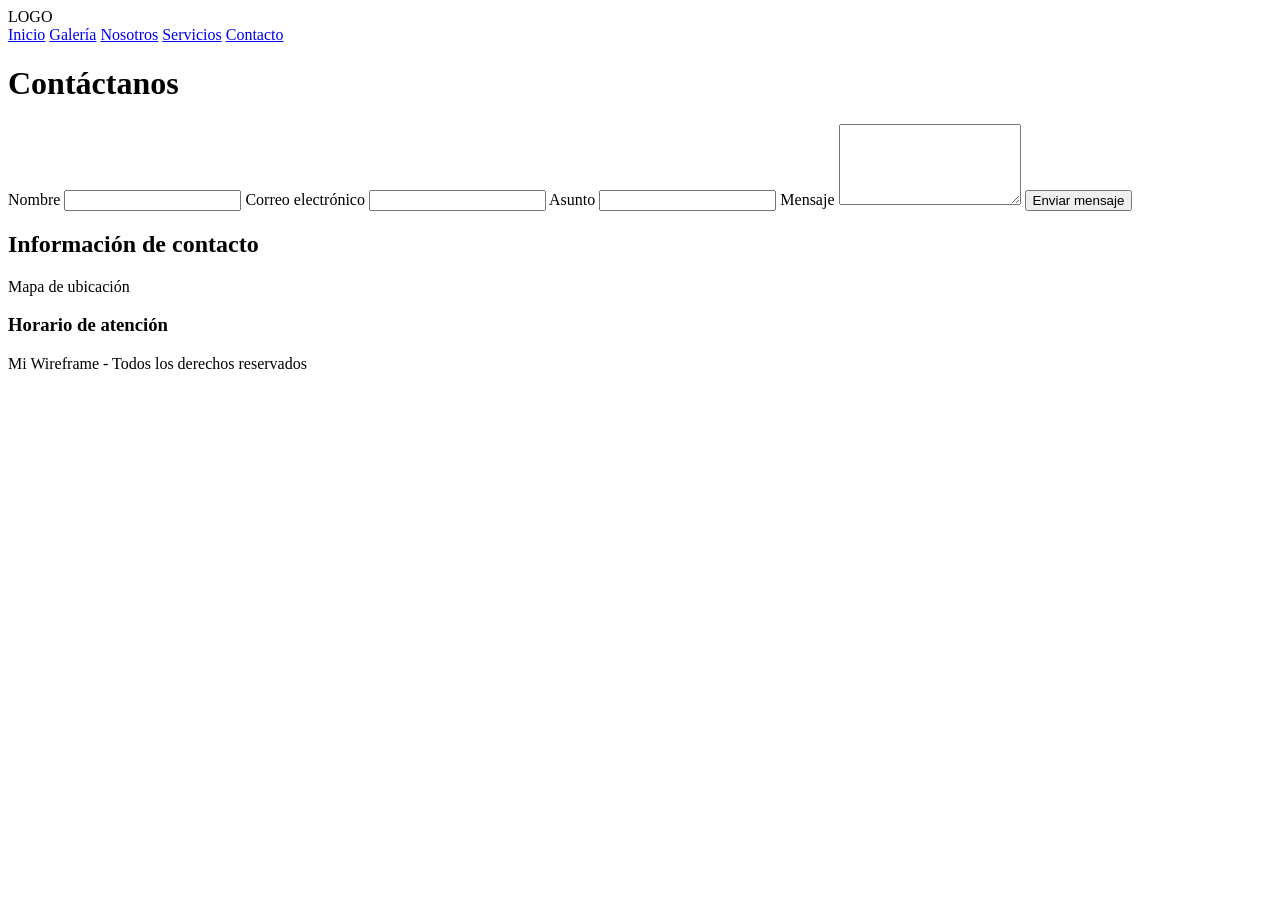
==== contacto.html @ eae91f8b "Add files via upload" ====
<!DOCTYPE html>
<html lang="es">
<head>
    <meta charset="UTF-8">
    <meta name="viewport" content="width=device-width, initial-scale=1.0">
    <title>Contacto - Mi Wireframe</title>
    <link rel="stylesheet" href="estilos/hojaestilos.css">
</head>
<body>

    <header>
        <div class="logo">LOGO</div>

        <nav>
            <a href="index.html">Inicio</a>
            <a href="galeria.html">Galería</a>
            <a href="nosotros.html">Nosotros</a>
            <a href="servicio.html">Servicios</a>
            <a href="contacto.html" class="activo">Contacto</a>
        </nav>
    </header>

    <main class="contenido">
        <h1>Contáctanos</h1>
        <div class="linea media"></div>

        <section class="dos-columnas">
            <form class="formulario"
                onsubmit="event.preventDefault(); alert('Formulario de ejemplo');">

                <label for="nombre">Nombre</label>
                <input type="text" id="nombre" required>

                <label for="correo">Correo electrónico</label>
                <input type="email" id="correo" required>

                <label for="asunto">Asunto</label>
                <input type="text" id="asunto">

                <label for="mensaje">Mensaje</label>
                <textarea id="mensaje" rows="5" required></textarea>

                <button type="submit" class="boton">
                    Enviar mensaje
                </button>
            </form>

            <div>
                <h2>Información de contacto</h2>
                <div class="linea"></div>
                <div class="linea media"></div>

                <div class="imagen mapa">
                    Mapa de ubicación
                </div>

                <h3>Horario de atención</h3>
                <div class="linea"></div>
                <div class="linea corta"></div>
            </div>
        </section>
    </main>

    <footer>
        <p>Mi Wireframe - Todos los derechos reservados</p>
    </footer>

</body>
</html>
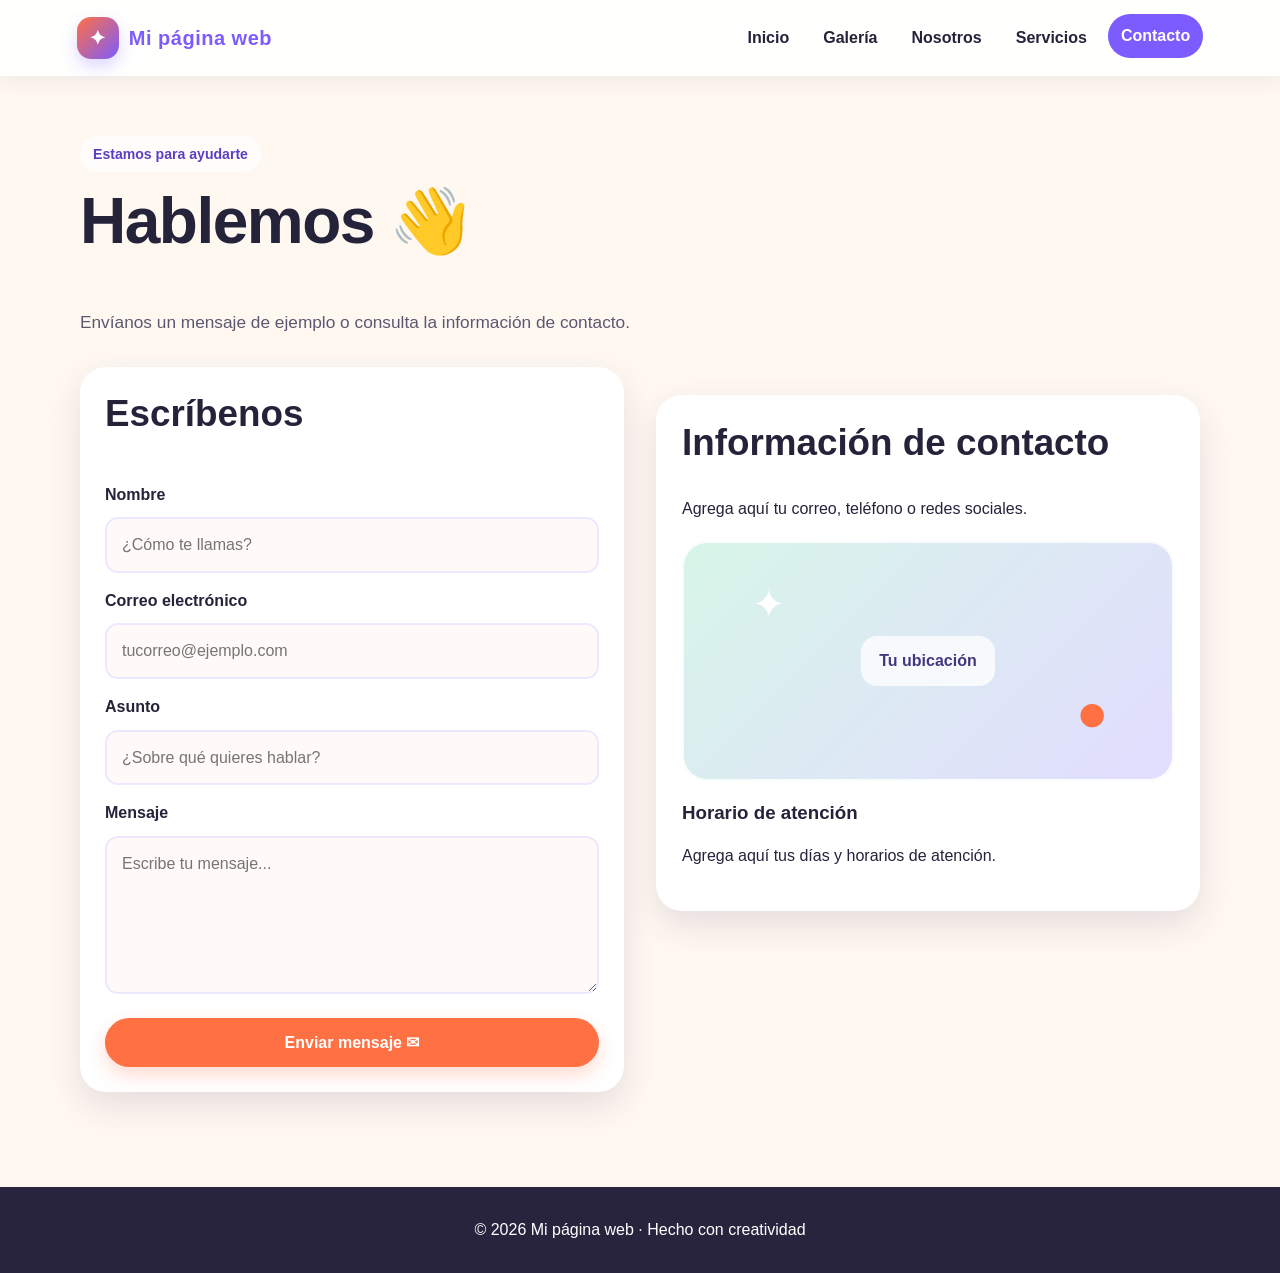
==== commit 48d15654: "Add files via upload" ====
--- a/contacto.html
+++ b/contacto.html
@@ -1,69 +1,53 @@
-<!DOCTYPE html>
-<html lang="es">
-<head>
-    <meta charset="UTF-8">
-    <meta name="viewport" content="width=device-width, initial-scale=1.0">
-    <title>Contacto - Mi Wireframe</title>
-    <link rel="stylesheet" href="estilos/hojaestilos.css">
-</head>
-<body>
-
-    <header>
-        <div class="logo">LOGO</div>
-
-        <nav>
-            <a href="index.html">Inicio</a>
-            <a href="galeria.html">Galería</a>
-            <a href="nosotros.html">Nosotros</a>
-            <a href="servicio.html">Servicios</a>
-            <a href="contacto.html" class="activo">Contacto</a>
-        </nav>
-    </header>
-
-    <main class="contenido">
-        <h1>Contáctanos</h1>
-        <div class="linea media"></div>
-
-        <section class="dos-columnas">
-            <form class="formulario"
-                onsubmit="event.preventDefault(); alert('Formulario de ejemplo');">
-
-                <label for="nombre">Nombre</label>
-                <input type="text" id="nombre" required>
-
-                <label for="correo">Correo electrónico</label>
-                <input type="email" id="correo" required>
-
-                <label for="asunto">Asunto</label>
-                <input type="text" id="asunto">
-
-                <label for="mensaje">Mensaje</label>
-                <textarea id="mensaje" rows="5" required></textarea>
-
-                <button type="submit" class="boton">
-                    Enviar mensaje
-                </button>
-            </form>
-
-            <div>
-                <h2>Información de contacto</h2>
-                <div class="linea"></div>
-                <div class="linea media"></div>
-
-                <div class="imagen mapa">
-                    Mapa de ubicación
-                </div>
-
-                <h3>Horario de atención</h3>
-                <div class="linea"></div>
-                <div class="linea corta"></div>
-            </div>
-        </section>
-    </main>
-
-    <footer>
-        <p>Mi Wireframe - Todos los derechos reservados</p>
-    </footer>
-
-</body>
-</html>+<!DOCTYPE html>
+<html lang="es">
+<head>
+    <meta charset="UTF-8">
+    <meta name="viewport" content="width=device-width, initial-scale=1.0">
+    <meta name="description" content="Contacto - sitio web de ejemplo">
+    <title>Contacto - Mi página web</title>
+    <link rel="stylesheet" href="hojaestilos.css">
+</head>
+<body>
+    <header>
+        <div class="logo">Mi página web</div>
+        <nav aria-label="Navegación principal">
+            <a href="index.html">Inicio</a>
+            <a href="galeria.html">Galería</a>
+            <a href="nosotros.html">Nosotros</a>
+            <a href="servicio.html">Servicios</a>
+            <a href="contacto.html" class="activo" aria-current="page">Contacto</a>
+        </nav>
+    </header>
+    <main>
+        <section class="contenido">
+            <span class="etiqueta">Estamos para ayudarte</span>
+            <h1>Hablemos 👋</h1>
+            <p class="intro">Envíanos un mensaje de ejemplo o consulta la información de contacto.</p>
+            <section class="dos-columnas">
+                <form class="formulario" onsubmit="event.preventDefault(); alert('¡Gracias! Este formulario es una demostración y todavía no envía mensajes.');">
+                    <h2>Escríbenos</h2>
+                    <label for="nombre">Nombre</label>
+                    <input type="text" id="nombre" name="nombre" placeholder="¿Cómo te llamas?" required>
+                    <label for="correo">Correo electrónico</label>
+                    <input type="email" id="correo" name="correo" placeholder="tucorreo@ejemplo.com" required>
+                    <label for="asunto">Asunto</label>
+                    <input type="text" id="asunto" name="asunto" placeholder="¿Sobre qué quieres hablar?">
+                    <label for="mensaje">Mensaje</label>
+                    <textarea id="mensaje" name="mensaje" rows="5" placeholder="Escribe tu mensaje..." required></textarea>
+                    <button type="submit" class="boton">Enviar mensaje ✉</button>
+                </form>
+                <div class="bloque">
+                    <h2>Información de contacto</h2>
+                    <p>Agrega aquí tu correo, teléfono o redes sociales.</p>
+                    <div class="imagen mapa"><span>Tu ubicación</span></div>
+                    <h3>Horario de atención</h3>
+                    <p>Agrega aquí tus días y horarios de atención.</p>
+                </div>
+            </section>
+        </section>
+    </main>
+    <footer>
+        <p>© 2026 Mi página web · Hecho con creatividad</p>
+    </footer>
+</body>
+</html>
--- a/hojaestilos.css
+++ b/hojaestilos.css
@@ -0,0 +1,480 @@
+* {
+    box-sizing: border-box;
+}
+
+:root {
+    --fondo: #fff8f1;
+    --texto: #25233a;
+    --primario: #ff7043;
+    --secundario: #7c5cff;
+    --terciario: #ffd166;
+    --tarjeta: #ffffff;
+    --sombra: 0 14px 35px rgba(47, 36, 83, .12);
+}
+
+html {
+    scroll-behavior: smooth;
+}
+
+body {
+    margin: 0;
+    font-family: Arial, sans-serif;
+    color: var(--texto);
+    background: var(--fondo);
+    line-height: 1.6;
+}
+
+header {
+    position: sticky;
+    top: 0;
+    z-index: 10;
+    display: flex;
+    justify-content: space-between;
+    align-items: center;
+    gap: 20px;
+    padding: 16px 6%;
+    background: rgba(255, 255, 255, .92);
+    backdrop-filter: blur(12px);
+    box-shadow: 0 4px 20px rgba(47, 36, 83, .08);
+    animation: bajar .7s ease both;
+}
+
+.logo {
+    display: flex;
+    align-items: center;
+    gap: 10px;
+    color: var(--secundario);
+    font-size: 1.25rem;
+    font-weight: 900;
+    letter-spacing: .5px;
+}
+
+.logo::before {
+    content: "✦";
+    display: grid;
+    place-items: center;
+    width: 42px;
+    height: 42px;
+    color: white;
+    background: linear-gradient(135deg, var(--primario), var(--secundario));
+    border-radius: 14px;
+    box-shadow: 0 7px 16px rgba(124, 92, 255, .25);
+}
+
+nav {
+    display: flex;
+    flex-wrap: wrap;
+    gap: 8px;
+}
+
+nav a {
+    color: var(--texto);
+    text-decoration: none;
+    font-weight: 700;
+    padding: 9px 13px;
+    border-radius: 999px;
+    transition: color .25s ease, background .25s ease, transform .25s ease;
+}
+
+nav a:hover,
+nav a.activo {
+    color: white;
+    background: var(--secundario);
+    transform: translateY(-2px);
+}
+
+main {
+    min-height: 70vh;
+}
+
+h1, h2, h3, p {
+    margin-top: 0;
+}
+
+h1 {
+    font-size: clamp(2.2rem, 5vw, 4rem);
+    line-height: 1.08;
+    letter-spacing: -1.5px;
+}
+
+h2 {
+    font-size: clamp(1.6rem, 3vw, 2.3rem);
+    line-height: 1.2;
+}
+
+h3 {
+    line-height: 1.25;
+}
+
+.contenido {
+    width: min(1120px, 100% - 40px);
+    margin: 0 auto;
+    padding: 60px 0;
+    animation: aparecer .7s ease both;
+}
+
+.portada {
+    display: grid;
+    grid-template-columns: 1fr 1fr;
+    align-items: center;
+    gap: 45px;
+    width: min(1120px, 100% - 40px);
+    margin: 34px auto 20px;
+    padding: 50px;
+    overflow: hidden;
+    background: linear-gradient(135deg, #ffe0d1, #e9e3ff 65%, #fff0b8);
+    border-radius: 34px;
+    box-shadow: var(--sombra);
+}
+
+.texto-portada {
+    animation: deslizar .8s .1s ease both;
+}
+
+.etiqueta {
+    display: inline-block;
+    margin-bottom: 15px;
+    padding: 7px 13px;
+    color: #5c3ec4;
+    background: rgba(255, 255, 255, .7);
+    border-radius: 999px;
+    font-size: .88rem;
+    font-weight: 800;
+}
+
+.texto-portada p,
+.intro {
+    max-width: 600px;
+    color: #5c5871;
+    font-size: 1.08rem;
+}
+
+.portada .imagen {
+    min-height: 330px;
+    animation: flotar 5s ease-in-out infinite;
+}
+
+.imagen {
+    position: relative;
+    display: grid;
+    place-items: center;
+    min-height: 210px;
+    overflow: hidden;
+    color: #5e4ca8;
+    background: linear-gradient(135deg, #ffd4c2, #dcd4ff);
+    border: 2px solid rgba(255, 255, 255, .85);
+    border-radius: 25px;
+}
+
+.imagen::before {
+    content: "✦";
+    position: absolute;
+    top: 12%;
+    left: 14%;
+    color: white;
+    font-size: 2.5rem;
+    animation: girar 8s linear infinite;
+}
+
+.imagen::after {
+    content: "●";
+    position: absolute;
+    right: 13%;
+    bottom: 10%;
+    color: var(--primario);
+    font-size: 3.4rem;
+    animation: flotar 3.5s ease-in-out infinite;
+}
+
+.imagen span {
+    z-index: 1;
+    padding: 12px 18px;
+    color: #45377f;
+    background: rgba(255, 255, 255, .78);
+    border-radius: 16px;
+    font-weight: 800;
+}
+
+.linea {
+    width: 100%;
+    height: 8px;
+    margin: 12px 0;
+    background: linear-gradient(90deg, var(--primario), var(--secundario));
+    border-radius: 99px;
+    opacity: .8;
+}
+
+.linea.corta {
+    width: 48%;
+}
+
+.linea.media {
+    width: 72%;
+}
+
+.boton {
+    display: inline-block;
+    margin-top: 14px;
+    padding: 12px 22px;
+    color: white;
+    background: var(--primario);
+    border: 0;
+    border-radius: 999px;
+    box-shadow: 0 8px 18px rgba(255, 112, 67, .25);
+    text-decoration: none;
+    font: inherit;
+    font-weight: 800;
+    cursor: pointer;
+    transition: transform .25s ease, box-shadow .25s ease, background .25s ease;
+}
+
+.boton:hover {
+    background: #f45a30;
+    transform: translateY(-4px) scale(1.02);
+    box-shadow: 0 12px 24px rgba(255, 112, 67, .32);
+}
+
+.bloque {
+    padding: 26px;
+    margin-top: 28px;
+    background: white;
+    border-radius: 26px;
+    box-shadow: var(--sombra);
+}
+
+.tarjetas,
+.galeria {
+    display: grid;
+    grid-template-columns: repeat(3, minmax(0, 1fr));
+    gap: 22px;
+    margin-top: 28px;
+}
+
+.tarjeta,
+.elemento-galeria {
+    padding: 17px;
+    background: var(--tarjeta);
+    border: 1px solid #eee8ff;
+    border-radius: 24px;
+    box-shadow: var(--sombra);
+    transition: transform .3s ease, box-shadow .3s ease;
+    animation: aparecer .65s ease both;
+}
+
+.tarjeta:hover,
+.elemento-galeria:hover {
+    transform: translateY(-8px) rotate(-.5deg);
+    box-shadow: 0 20px 40px rgba(47, 36, 83, .17);
+}
+
+.tarjeta .imagen,
+.elemento-galeria .imagen {
+    margin-bottom: 17px;
+}
+
+.tarjeta h3,
+.elemento-galeria h3 {
+    margin-bottom: 8px;
+}
+
+.dos-columnas {
+    display: grid;
+    grid-template-columns: 1fr 1fr;
+    align-items: start;
+    gap: 32px;
+    margin-top: 30px;
+}
+
+.lista-servicios {
+    display: grid;
+    gap: 22px;
+    margin-top: 30px;
+}
+
+.servicio {
+    display: grid;
+    grid-template-columns: minmax(220px, .8fr) 1.2fr;
+    align-items: center;
+    gap: 28px;
+    padding: 22px;
+    background: white;
+    border-radius: 26px;
+    box-shadow: var(--sombra);
+    transition: transform .3s ease;
+}
+
+.servicio:hover {
+    transform: translateX(6px);
+}
+
+.servicio .imagen {
+    min-height: 220px;
+}
+
+.perfil {
+    width: 150px;
+    min-height: 150px;
+    margin: 0 auto 16px;
+    border-radius: 50%;
+}
+
+.mapa {
+    min-height: 240px;
+    margin: 20px 0;
+    background: linear-gradient(135deg, #d7f5e8, #e2ddff);
+}
+
+.formulario {
+    display: flex;
+    flex-direction: column;
+    gap: 10px;
+    padding: 25px;
+    background: white;
+    border-radius: 26px;
+    box-shadow: var(--sombra);
+}
+
+.formulario label {
+    margin-top: 5px;
+    font-weight: 800;
+}
+
+.formulario input,
+.formulario textarea {
+    width: 100%;
+    padding: 13px 15px;
+    color: var(--texto);
+    background: #fffaf7;
+    border: 2px solid #eee8ff;
+    border-radius: 13px;
+    font: inherit;
+    transition: border-color .2s ease, box-shadow .2s ease;
+}
+
+.formulario input:focus,
+.formulario textarea:focus {
+    outline: none;
+    border-color: var(--secundario);
+    box-shadow: 0 0 0 4px rgba(124, 92, 255, .12);
+}
+
+.formulario textarea {
+    resize: vertical;
+}
+
+footer {
+    margin-top: 35px;
+    padding: 30px 20px;
+    color: white;
+    background: #29243e;
+    text-align: center;
+}
+
+footer p {
+    margin: 0;
+}
+
+:focus-visible {
+    outline: 3px solid var(--primario);
+    outline-offset: 3px;
+}
+
+@keyframes aparecer {
+    from { opacity: 0; transform: translateY(18px); }
+    to { opacity: 1; transform: translateY(0); }
+}
+
+@keyframes deslizar {
+    from { opacity: 0; transform: translateX(-28px); }
+    to { opacity: 1; transform: translateX(0); }
+}
+
+@keyframes bajar {
+    from { opacity: 0; transform: translateY(-18px); }
+    to { opacity: 1; transform: translateY(0); }
+}
+
+@keyframes flotar {
+    0%, 100% { transform: translateY(0); }
+    50% { transform: translateY(-12px); }
+}
+
+@keyframes girar {
+    to { transform: rotate(360deg); }
+}
+
+@media (max-width: 760px) {
+    header {
+        position: static;
+        flex-direction: column;
+        align-items: flex-start;
+        padding: 16px 20px;
+    }
+
+    nav {
+        width: 100%;
+        gap: 5px;
+    }
+
+    nav a {
+        padding: 8px 10px;
+        font-size: .92rem;
+    }
+
+    .portada,
+    .dos-columnas,
+    .servicio {
+        grid-template-columns: 1fr;
+    }
+
+    .portada {
+        padding: 28px;
+        gap: 25px;
+    }
+
+    .portada .imagen {
+        min-height: 240px;
+    }
+
+    .tarjetas,
+    .galeria {
+        grid-template-columns: repeat(2, minmax(0, 1fr));
+    }
+
+    .contenido {
+        padding: 40px 0;
+    }
+}
+
+@media (max-width: 480px) {
+    .tarjetas,
+    .galeria {
+        grid-template-columns: 1fr;
+    }
+
+    .portada {
+        width: calc(100% - 24px);
+        margin-top: 12px;
+        padding: 22px;
+        border-radius: 24px;
+    }
+
+    .contenido {
+        width: calc(100% - 28px);
+    }
+
+    .formulario {
+        padding: 18px;
+    }
+}
+
+@media (prefers-reduced-motion: reduce) {
+    *,
+    *::before,
+    *::after {
+        scroll-behavior: auto !important;
+        animation-duration: .01ms !important;
+        animation-iteration-count: 1 !important;
+        transition-duration: .01ms !important;
+    }
+}
